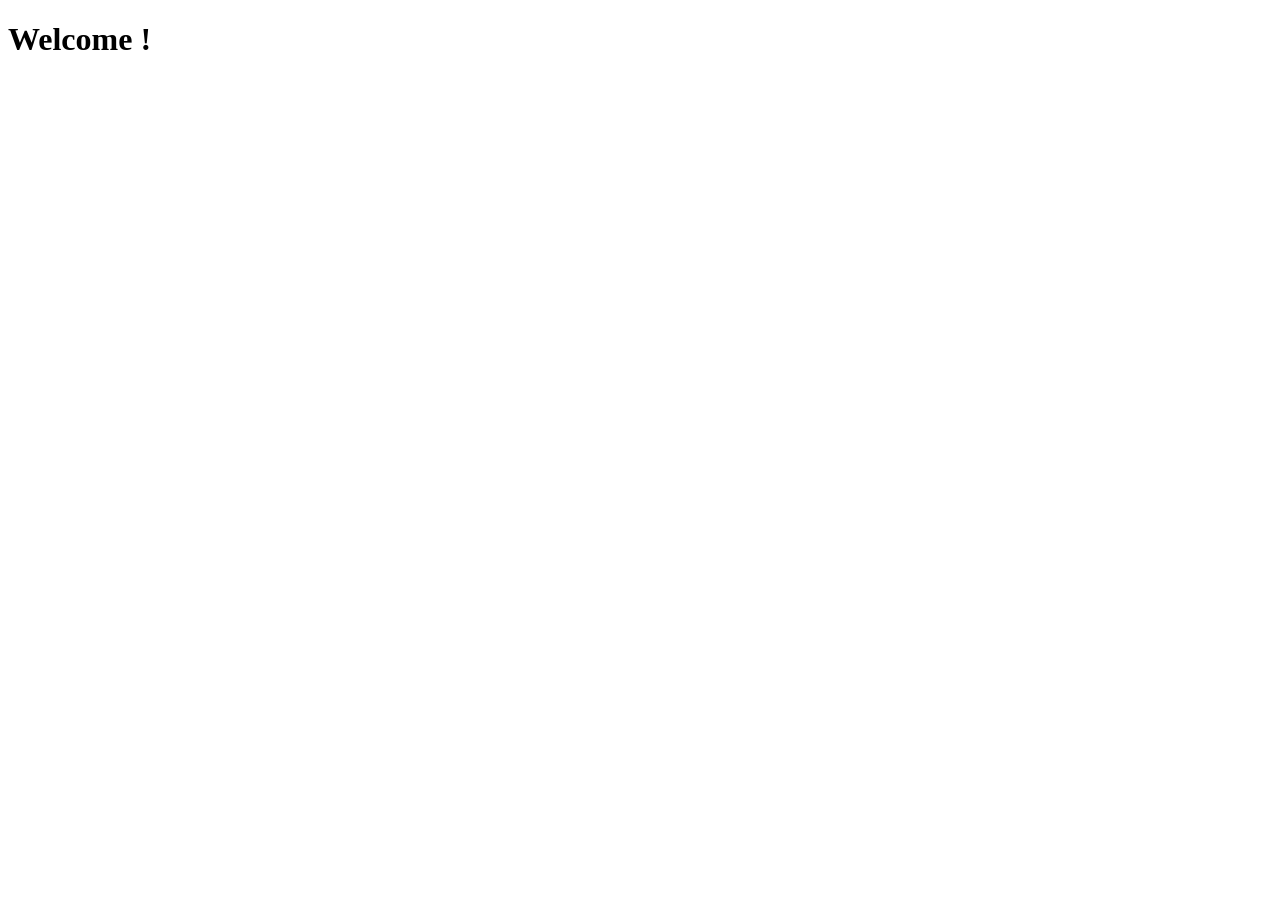
==== index.html @ bcb3b324 "first" ====
<!DOCTYPE html>
<html lang="en">
<head>
    <meta charset="UTF-8">
    <meta name="viewport" content="width=device-width, initial-scale=1.0">
    <title>Welcome</title>
</head>
<body>
    <h1>Welcome !</h1>
</body>
</html>
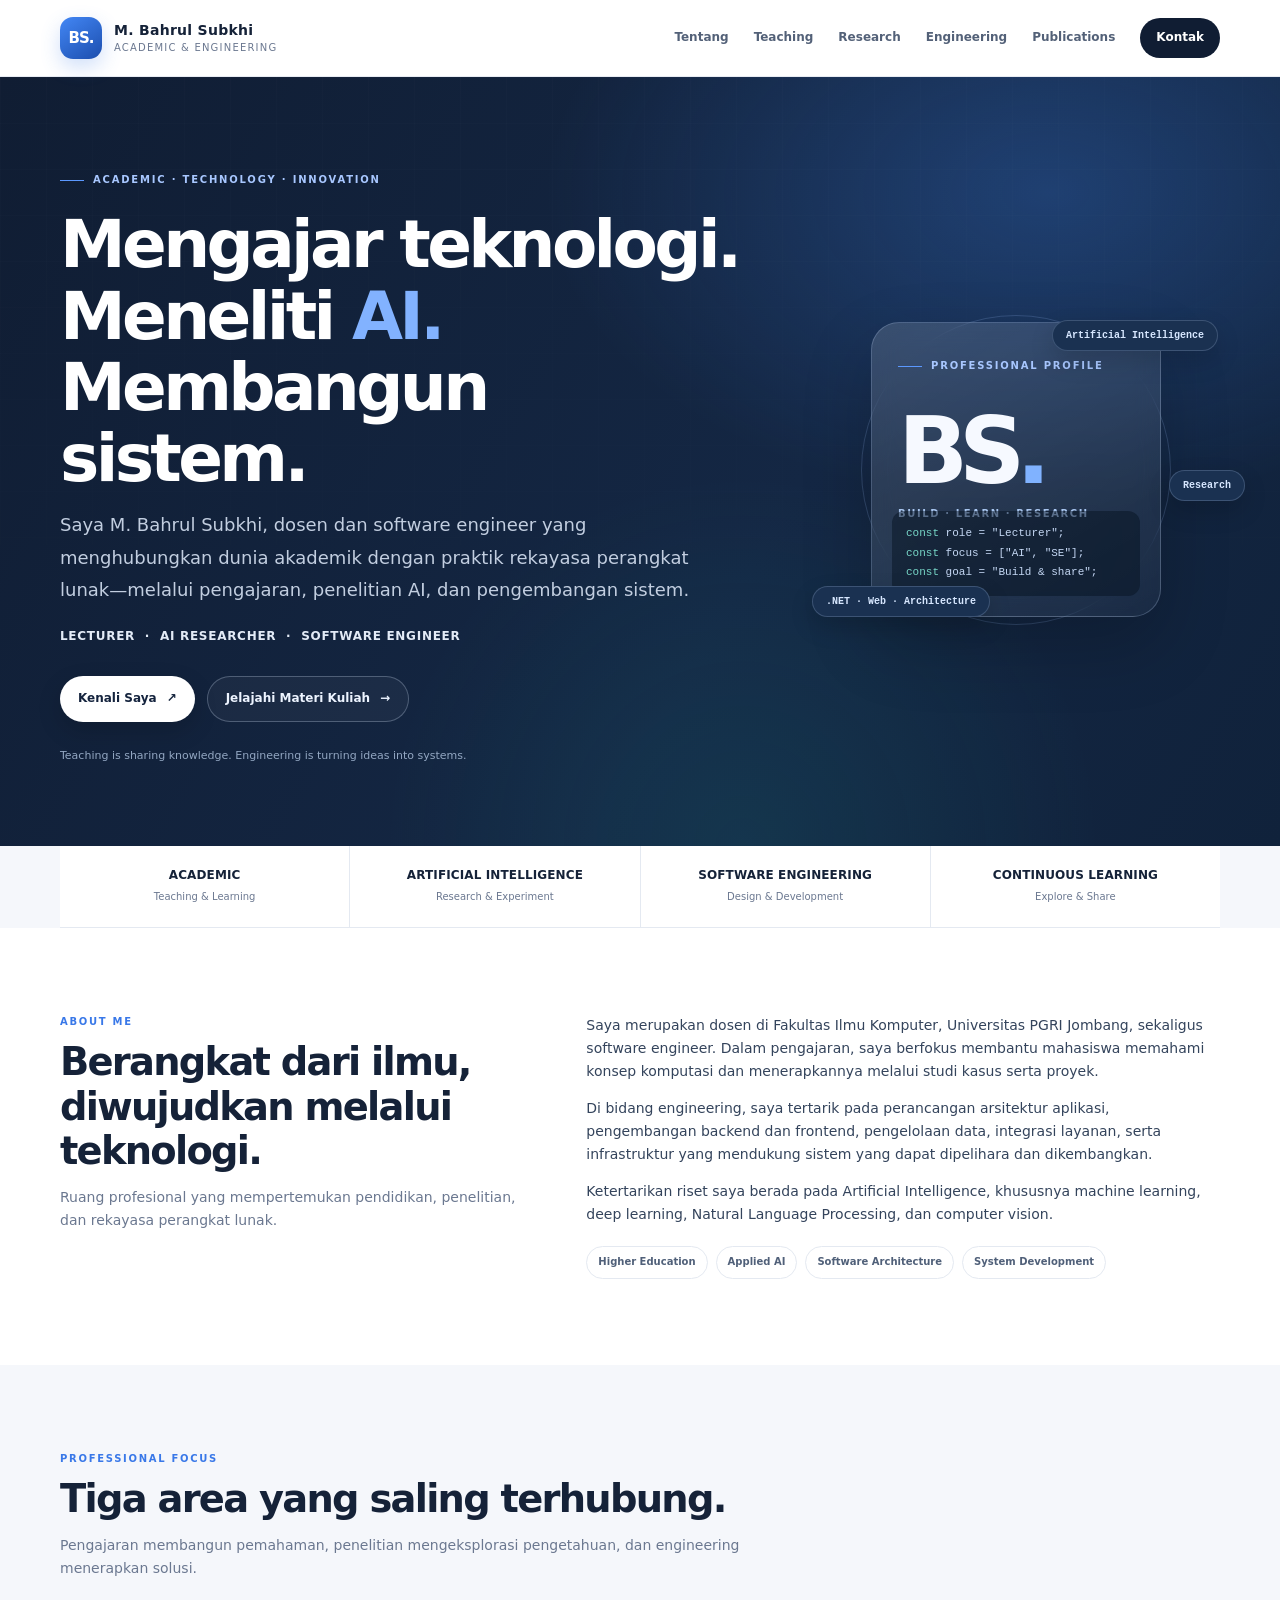
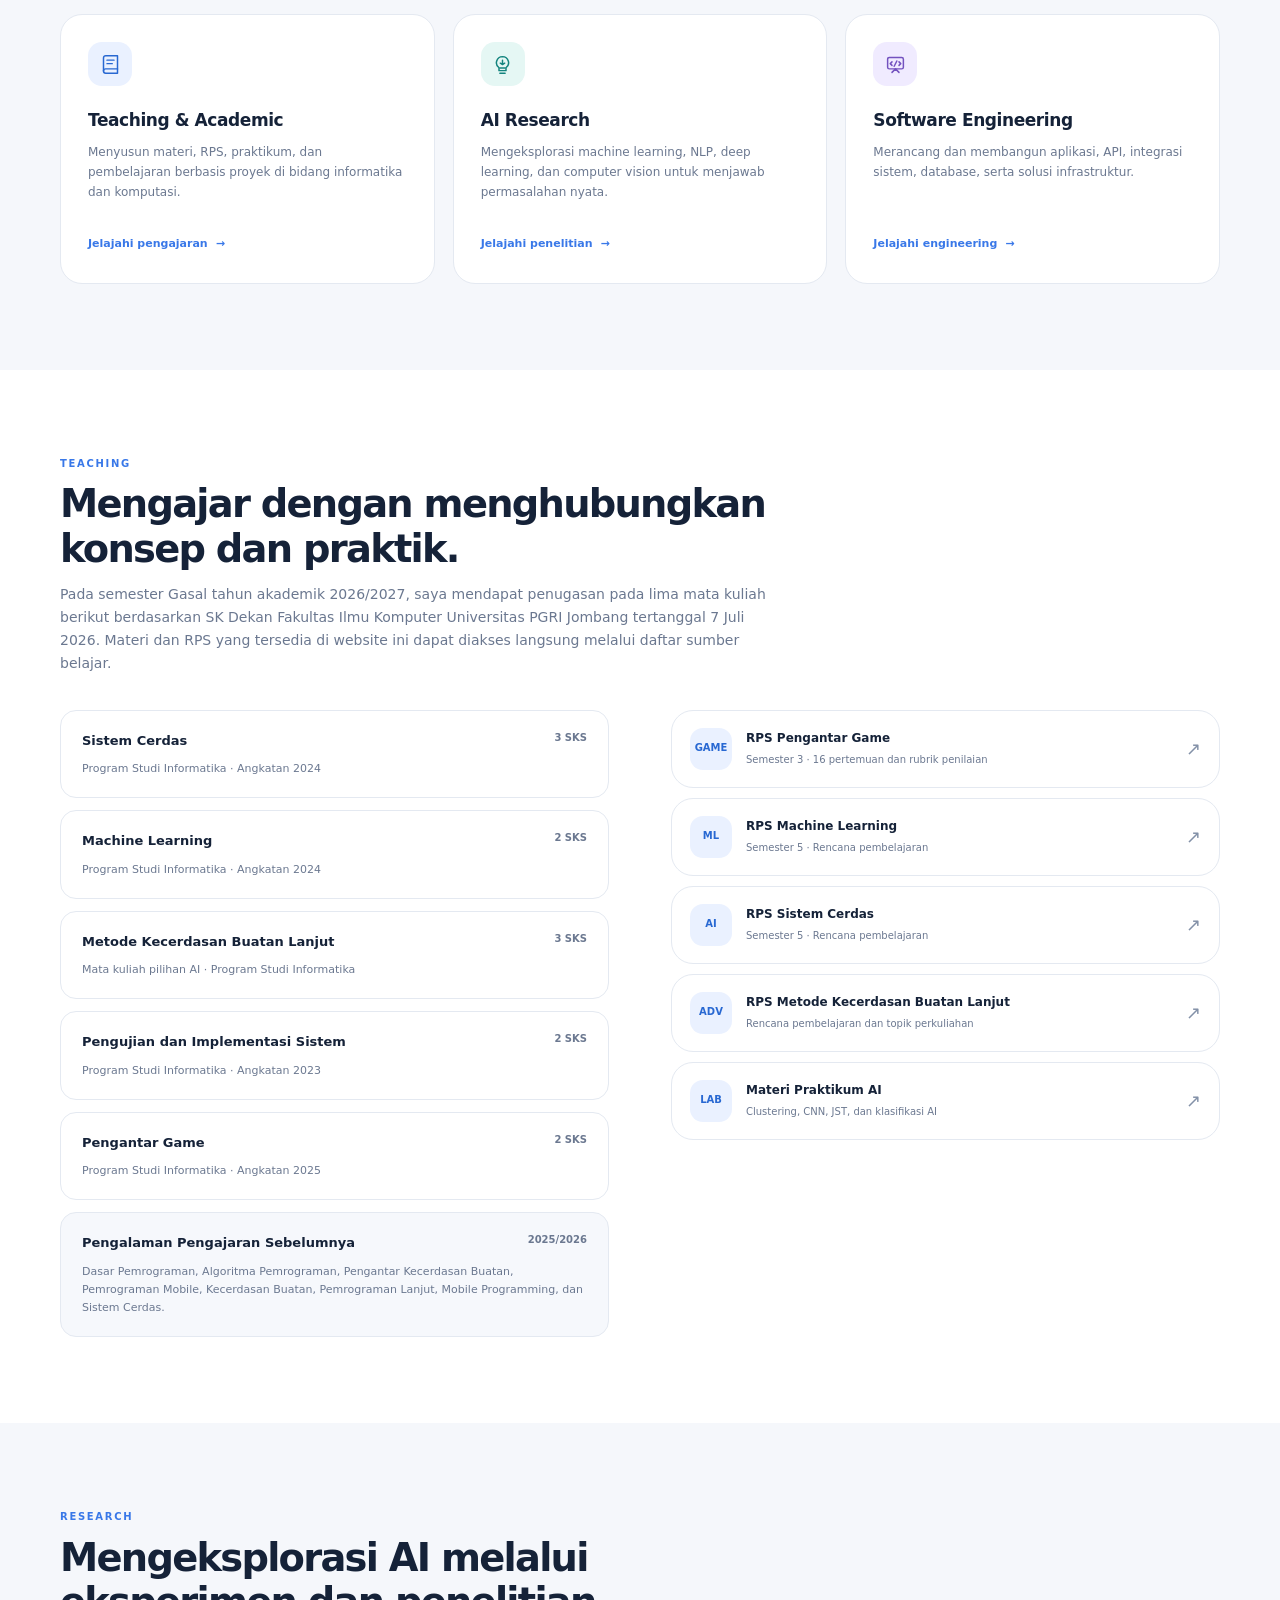
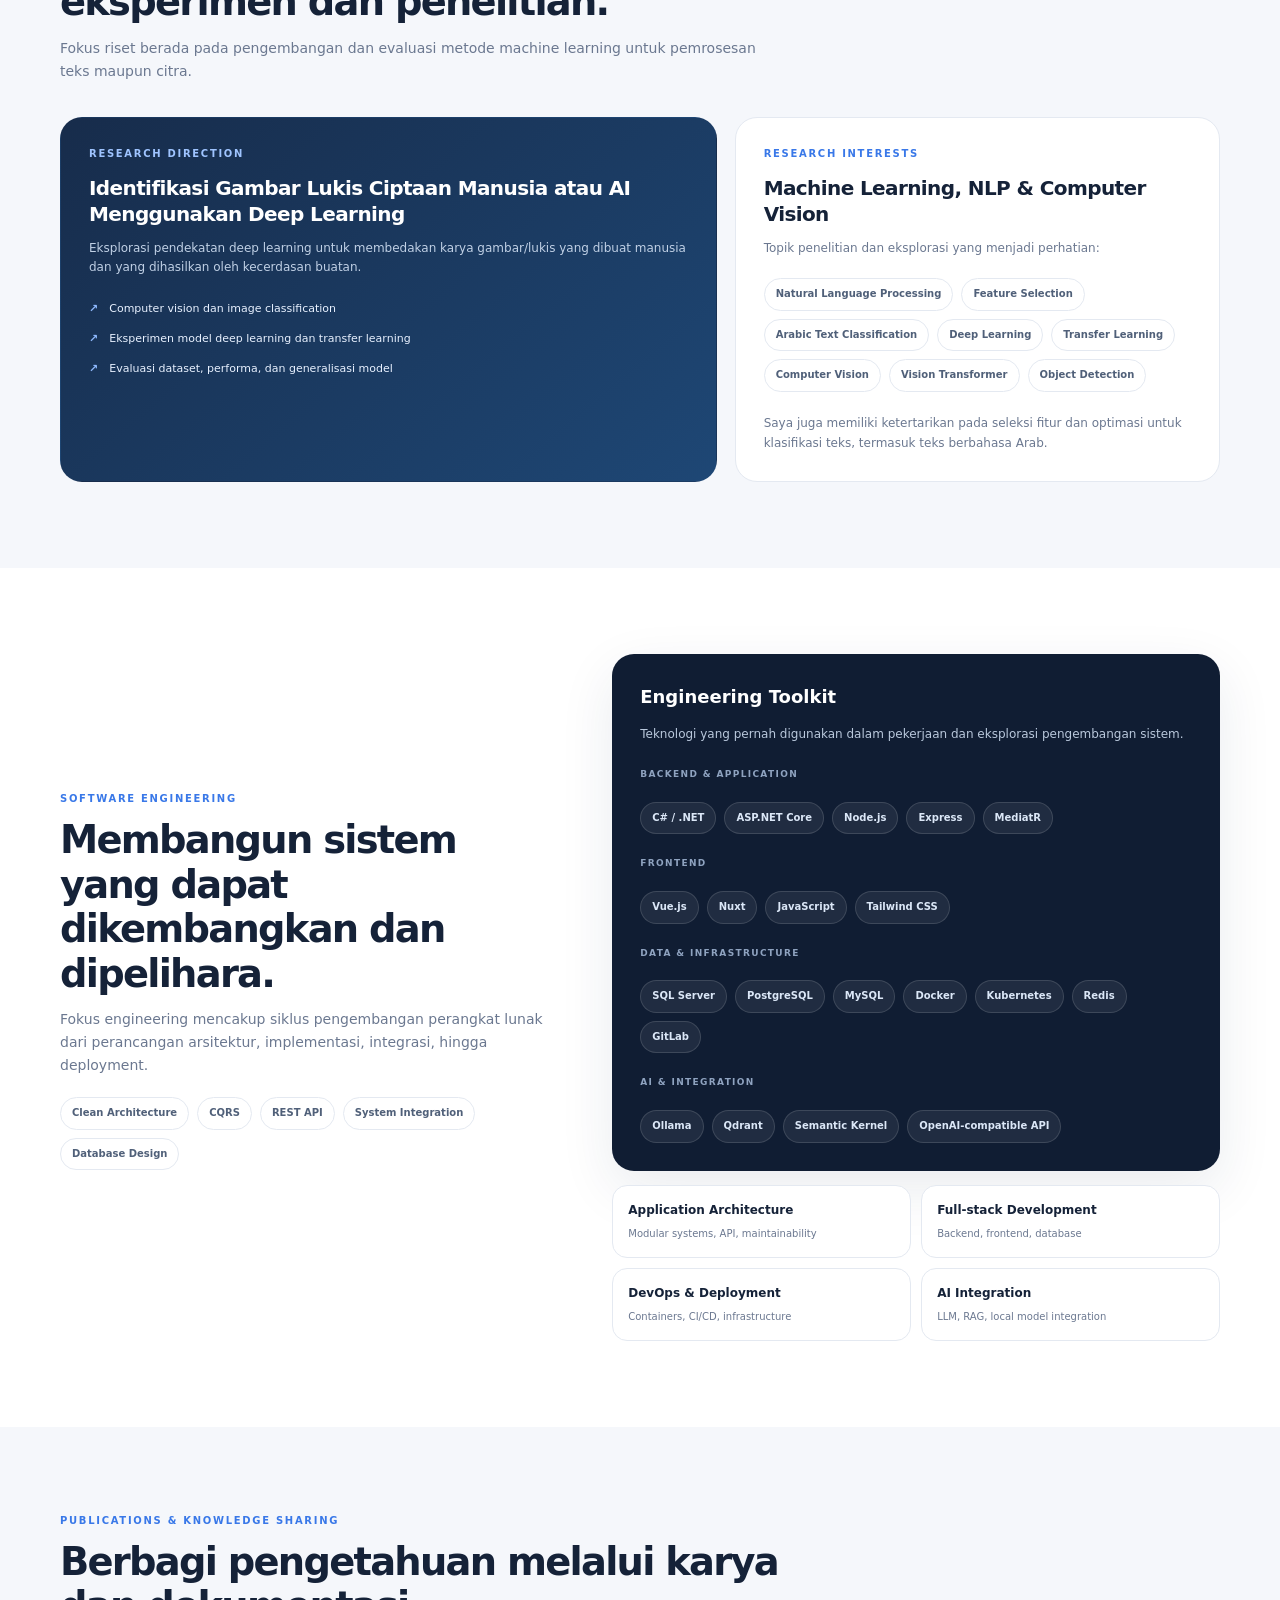
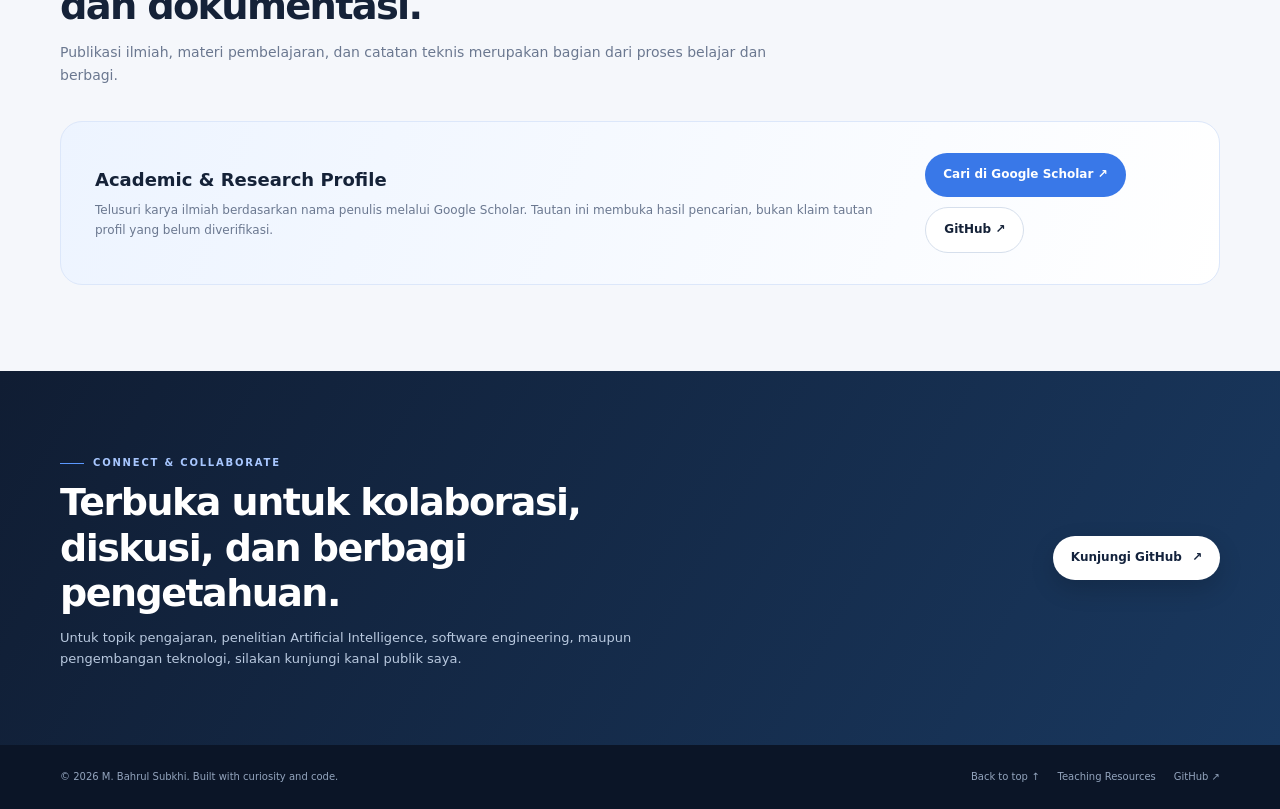
==== commit d04bf9fa: "update landingpage" ====
--- a/index.html
+++ b/index.html
@@ -1,11 +1,322 @@
 <!DOCTYPE html>
-<html lang="en">
+<html lang="id">
 <head>
-    <meta charset="UTF-8">
-    <meta name="viewport" content="width=device-width, initial-scale=1.0">
-    <title>Welcome</title>
+  <meta charset="UTF-8">
+  <meta name="viewport" content="width=device-width, initial-scale=1.0">
+  <meta name="theme-color" content="#101d33">
+  <meta name="description" content="Website profesional M. Bahrul Subkhi — dosen, peneliti Artificial Intelligence, dan software engineer. Teaching, research, software engineering, dan learning resources.">
+  <meta property="og:title" content="M. Bahrul Subkhi | Lecturer, AI Researcher & Software Engineer">
+  <meta property="og:description" content="Mengajar teknologi, meneliti kecerdasan buatan, dan membangun perangkat lunak.">
+  <meta property="og:type" content="website">
+  <title>M. Bahrul Subkhi | Lecturer, AI Researcher & Software Engineer</title>
+  <link rel="icon" type="image/svg+xml" href="assets/images/favicon.svg">
+  <link rel="stylesheet" href="assets/css/style.css">
 </head>
 <body>
-    <h1>Welcome !</h1>
+  <header class="site-header">
+    <div class="container nav-wrap">
+      <a class="brand" href="#home" aria-label="M. Bahrul Subkhi - Beranda">
+        <span class="brand-mark">BS.</span>
+        <span class="brand-name">
+          <strong>M. Bahrul Subkhi</strong>
+          <span>Academic & Engineering</span>
+        </span>
+      </a>
+      <button class="menu-toggle" id="menuToggle" type="button" aria-label="Buka navigasi" aria-expanded="false" aria-controls="siteNav">
+        <svg width="19" height="19" viewBox="0 0 24 24" fill="none" stroke="currentColor" stroke-width="1.8" stroke-linecap="round"><path d="M4 7h16M4 12h16M4 17h16"/></svg>
+      </button>
+      <nav class="site-nav" id="siteNav" aria-label="Navigasi utama">
+        <a href="#about">Tentang</a>
+        <a href="#teaching">Teaching</a>
+        <a href="#research">Research</a>
+        <a href="#engineering">Engineering</a>
+        <a href="#publications">Publications</a>
+        <a class="nav-contact" href="#contact">Kontak</a>
+      </nav>
+    </div>
+  </header>
+
+  <main>
+    <section class="hero" id="home">
+      <div class="container hero-grid">
+        <div>
+          <div class="eyebrow">Academic · Technology · Innovation</div>
+          <h1>Mengajar teknologi.<br>Meneliti <span>AI.</span><br>Membangun sistem.</h1>
+          <p class="hero-lead">Saya M. Bahrul Subkhi, dosen dan software engineer yang menghubungkan dunia akademik dengan praktik rekayasa perangkat lunak—melalui pengajaran, penelitian AI, dan pengembangan sistem.</p>
+          <p class="hero-role">LECTURER&nbsp; · &nbsp;AI RESEARCHER&nbsp; · &nbsp;SOFTWARE ENGINEER</p>
+          <div class="hero-actions">
+            <a class="button button-primary" href="#about">Kenali Saya <span aria-hidden="true">↗</span></a>
+            <a class="button button-ghost" href="#teaching">Jelajahi Materi Kuliah <span aria-hidden="true">→</span></a>
+          </div>
+          <p class="hero-note">Teaching is sharing knowledge. Engineering is turning ideas into systems.</p>
+        </div>
+        <div class="profile-visual" aria-label="Identitas visual M. Bahrul Subkhi">
+          <div class="profile-orbit"></div>
+          <div class="profile-card">
+            <div class="eyebrow">Professional Profile</div>
+            <div class="monogram">BS<span style="color:#80b2ff">.</span></div>
+            <div class="profile-caption">Build · Learn · Research</div>
+            <div class="profile-code">
+              <div><span>const</span> role = "Lecturer";</div>
+              <div><span>const</span> focus = ["AI", "SE"];</div>
+              <div><span>const</span> goal = "Build & share";</div>
+            </div>
+          </div>
+          <span class="float-chip chip-ai">Artificial Intelligence</span>
+          <span class="float-chip chip-dotnet">.NET · Web · Architecture</span>
+          <span class="float-chip chip-research">Research</span>
+        </div>
+      </div>
+    </section>
+
+    <div class="container stat-strip" aria-label="Fokus profesional">
+      <div class="stat-item"><strong>ACADEMIC</strong><span>Teaching & Learning</span></div>
+      <div class="stat-item"><strong>ARTIFICIAL INTELLIGENCE</strong><span>Research & Experiment</span></div>
+      <div class="stat-item"><strong>SOFTWARE ENGINEERING</strong><span>Design & Development</span></div>
+      <div class="stat-item"><strong>CONTINUOUS LEARNING</strong><span>Explore & Share</span></div>
+    </div>
+
+    <section class="section section-white" id="about">
+      <div class="container about-grid">
+        <div class="section-heading reveal">
+          <div class="kicker">About Me</div>
+          <h2>Berangkat dari ilmu, diwujudkan melalui teknologi.</h2>
+          <p>Ruang profesional yang mempertemukan pendidikan, penelitian, dan rekayasa perangkat lunak.</p>
+        </div>
+        <div class="about-copy reveal">
+          <p>Saya merupakan dosen di Fakultas Ilmu Komputer, Universitas PGRI Jombang, sekaligus software engineer. Dalam pengajaran, saya berfokus membantu mahasiswa memahami konsep komputasi dan menerapkannya melalui studi kasus serta proyek.</p>
+          <p>Di bidang engineering, saya tertarik pada perancangan arsitektur aplikasi, pengembangan backend dan frontend, pengelolaan data, integrasi layanan, serta infrastruktur yang mendukung sistem yang dapat dipelihara dan dikembangkan.</p>
+          <p>Ketertarikan riset saya berada pada Artificial Intelligence, khususnya machine learning, deep learning, Natural Language Processing, dan computer vision.</p>
+          <div class="tag-list">
+            <span class="tag">Higher Education</span><span class="tag">Applied AI</span><span class="tag">Software Architecture</span><span class="tag">System Development</span>
+          </div>
+        </div>
+      </div>
+    </section>
+
+    <section class="section" id="areas">
+      <div class="container">
+        <div class="section-heading reveal">
+          <div class="kicker">Professional Focus</div>
+          <h2>Tiga area yang saling terhubung.</h2>
+          <p>Pengajaran membangun pemahaman, penelitian mengeksplorasi pengetahuan, dan engineering menerapkan solusi.</p>
+        </div>
+        <div class="cards-3">
+          <article class="feature-card reveal">
+            <div class="feature-icon">
+              <svg width="21" height="21" viewBox="0 0 24 24" fill="none" stroke="currentColor" stroke-width="1.7" stroke-linecap="round" stroke-linejoin="round"><path d="M4 19.5A2.5 2.5 0 0 1 6.5 17H20"/><path d="M6.5 2H20v20H6.5A2.5 2.5 0 0 1 4 19.5v-15A2.5 2.5 0 0 1 6.5 2Z"/><path d="M8 7h8M8 11h6"/></svg>
+            </div>
+            <h3>Teaching & Academic</h3>
+            <p>Menyusun materi, RPS, praktikum, dan pembelajaran berbasis proyek di bidang informatika dan komputasi.</p>
+            <a class="text-link" href="#teaching">Jelajahi pengajaran <span>→</span></a>
+          </article>
+          <article class="feature-card reveal">
+            <div class="feature-icon">
+              <svg width="21" height="21" viewBox="0 0 24 24" fill="none" stroke="currentColor" stroke-width="1.7" stroke-linecap="round" stroke-linejoin="round"><path d="M12 3a7 7 0 0 0-4 12.7V19h8v-3.3A7 7 0 0 0 12 3Z"/><path d="M9 22h6M9 16h6M12 7v3M9.5 10.5l2.5 1.5 2.5-1.5"/></svg>
+            </div>
+            <h3>AI Research</h3>
+            <p>Mengeksplorasi machine learning, NLP, deep learning, dan computer vision untuk menjawab permasalahan nyata.</p>
+            <a class="text-link" href="#research">Jelajahi penelitian <span>→</span></a>
+          </article>
+          <article class="feature-card reveal">
+            <div class="feature-icon">
+              <svg width="21" height="21" viewBox="0 0 24 24" fill="none" stroke="currentColor" stroke-width="1.7" stroke-linecap="round" stroke-linejoin="round"><rect x="3" y="4" width="18" height="13" rx="2"/><path d="m8 21 4-4 4 4M8 9l-2 2 2 2M16 9l2 2-2 2M13.5 8l-3 6"/></svg>
+            </div>
+            <h3>Software Engineering</h3>
+            <p>Merancang dan membangun aplikasi, API, integrasi sistem, database, serta solusi infrastruktur.</p>
+            <a class="text-link" href="#engineering">Jelajahi engineering <span>→</span></a>
+          </article>
+        </div>
+      </div>
+    </section>
+
+    <section class="section section-white" id="teaching">
+      <div class="container">
+        <div class="section-heading reveal">
+          <div class="kicker">Teaching</div>
+          <h2>Mengajar dengan menghubungkan konsep dan praktik.</h2>
+          <p>Pada semester Gasal tahun akademik 2026/2027, saya mendapat penugasan pada lima mata kuliah berikut berdasarkan SK Dekan Fakultas Ilmu Komputer Universitas PGRI Jombang tertanggal 7 Juli 2026. Materi dan RPS yang tersedia di website ini dapat diakses langsung melalui daftar sumber belajar.</p>
+        </div>
+        <div class="split-section">
+          <div class="course-groups reveal">
+            <article class="course-group">
+              <h3>Sistem Cerdas <span>3 SKS</span></h3>
+              <p>Program Studi Informatika · Angkatan 2024</p>
+            </article>
+            <article class="course-group">
+              <h3>Machine Learning <span>2 SKS</span></h3>
+              <p>Program Studi Informatika · Angkatan 2024</p>
+            </article>
+            <article class="course-group">
+              <h3>Metode Kecerdasan Buatan Lanjut <span>3 SKS</span></h3>
+              <p>Mata kuliah pilihan AI · Program Studi Informatika</p>
+            </article>
+            <article class="course-group">
+              <h3>Pengujian dan Implementasi Sistem <span>2 SKS</span></h3>
+              <p>Program Studi Informatika · Angkatan 2023</p>
+            </article>
+            <article class="course-group">
+              <h3>Pengantar Game <span>2 SKS</span></h3>
+              <p>Program Studi Informatika · Angkatan 2025</p>
+            </article>
+            <article class="course-group" style="background:#f6f8fc">
+              <h3>Pengalaman Pengajaran Sebelumnya <span>2025/2026</span></h3>
+              <p>Dasar Pemrograman, Algoritma Pemrograman, Pengantar Kecerdasan Buatan, Pemrograman Mobile, Kecerdasan Buatan, Pemrograman Lanjut, Mobile Programming, dan Sistem Cerdas.</p>
+            </article>
+          </div>
+          <div class="resource-list reveal" aria-label="Materi dan RPS tersedia">
+            <a class="resource-card" href="upjb/rps_pengantar_game_semester3.html">
+              <span class="resource-mark">GAME</span>
+              <span class="resource-info"><strong>RPS Pengantar Game</strong><span>Semester 3 · 16 pertemuan dan rubrik penilaian</span></span>
+              <span class="resource-arrow">↗</span>
+            </a>
+            <a class="resource-card" href="upjb/rps_machine_learning_semester5.html">
+              <span class="resource-mark">ML</span>
+              <span class="resource-info"><strong>RPS Machine Learning</strong><span>Semester 5 · Rencana pembelajaran</span></span>
+              <span class="resource-arrow">↗</span>
+            </a>
+            <a class="resource-card" href="upjb/rps_sistem_cerdas_semester5.html">
+              <span class="resource-mark">AI</span>
+              <span class="resource-info"><strong>RPS Sistem Cerdas</strong><span>Semester 5 · Rencana pembelajaran</span></span>
+              <span class="resource-arrow">↗</span>
+            </a>
+            <a class="resource-card" href="upjb/rps_metode_kecerdasan_buatan_lanjut.html">
+              <span class="resource-mark">ADV</span>
+              <span class="resource-info"><strong>RPS Metode Kecerdasan Buatan Lanjut</strong><span>Rencana pembelajaran dan topik perkuliahan</span></span>
+              <span class="resource-arrow">↗</span>
+            </a>
+            <a class="resource-card" href="upjb/kecerdasanbuatan/">
+              <span class="resource-mark">LAB</span>
+              <span class="resource-info"><strong>Materi Praktikum AI</strong><span>Clustering, CNN, JST, dan klasifikasi AI</span></span>
+              <span class="resource-arrow">↗</span>
+            </a>
+          </div>
+        </div>
+      </div>
+    </section>
+
+    <section class="section" id="research">
+      <div class="container">
+        <div class="section-heading reveal">
+          <div class="kicker">Research</div>
+          <h2>Mengeksplorasi AI melalui eksperimen dan penelitian.</h2>
+          <p>Fokus riset berada pada pengembangan dan evaluasi metode machine learning untuk pemrosesan teks maupun citra.</p>
+        </div>
+        <div class="research-grid">
+          <article class="research-card primary reveal">
+            <div class="kicker">Research Direction</div>
+            <h3>Identifikasi Gambar Lukis Ciptaan Manusia atau AI Menggunakan Deep Learning</h3>
+            <p>Eksplorasi pendekatan deep learning untuk membedakan karya gambar/lukis yang dibuat manusia dan yang dihasilkan oleh kecerdasan buatan.</p>
+            <div class="research-points">
+              <div class="research-point">Computer vision dan image classification</div>
+              <div class="research-point">Eksperimen model deep learning dan transfer learning</div>
+              <div class="research-point">Evaluasi dataset, performa, dan generalisasi model</div>
+            </div>
+          </article>
+          <article class="research-card reveal">
+            <div class="kicker">Research Interests</div>
+            <h3>Machine Learning, NLP & Computer Vision</h3>
+            <p>Topik penelitian dan eksplorasi yang menjadi perhatian:</p>
+            <div class="tag-list">
+              <span class="tag">Natural Language Processing</span>
+              <span class="tag">Feature Selection</span>
+              <span class="tag">Arabic Text Classification</span>
+              <span class="tag">Deep Learning</span>
+              <span class="tag">Transfer Learning</span>
+              <span class="tag">Computer Vision</span>
+              <span class="tag">Vision Transformer</span>
+              <span class="tag">Object Detection</span>
+            </div>
+            <p style="margin-top:22px">Saya juga memiliki ketertarikan pada seleksi fitur dan optimasi untuk klasifikasi teks, termasuk teks berbahasa Arab.</p>
+          </article>
+        </div>
+      </div>
+    </section>
+
+    <section class="section section-white" id="engineering">
+      <div class="container engineering-layout">
+        <div class="section-heading reveal">
+          <div class="kicker">Software Engineering</div>
+          <h2>Membangun sistem yang dapat dikembangkan dan dipelihara.</h2>
+          <p>Fokus engineering mencakup siklus pengembangan perangkat lunak dari perancangan arsitektur, implementasi, integrasi, hingga deployment.</p>
+          <div class="tag-list">
+            <span class="tag">Clean Architecture</span><span class="tag">CQRS</span><span class="tag">REST API</span><span class="tag">System Integration</span><span class="tag">Database Design</span>
+          </div>
+        </div>
+        <div class="reveal">
+          <div class="engineering-panel">
+            <h3>Engineering Toolkit</h3>
+            <p>Teknologi yang pernah digunakan dalam pekerjaan dan eksplorasi pengembangan sistem.</p>
+            <div class="stack-wrap">
+              <small>Backend & Application</small>
+              <div class="tag-list"><span class="tag">C# / .NET</span><span class="tag">ASP.NET Core</span><span class="tag">Node.js</span><span class="tag">Express</span><span class="tag">MediatR</span></div>
+            </div>
+            <div class="stack-wrap">
+              <small>Frontend</small>
+              <div class="tag-list"><span class="tag">Vue.js</span><span class="tag">Nuxt</span><span class="tag">JavaScript</span><span class="tag">Tailwind CSS</span></div>
+            </div>
+            <div class="stack-wrap">
+              <small>Data & Infrastructure</small>
+              <div class="tag-list"><span class="tag">SQL Server</span><span class="tag">PostgreSQL</span><span class="tag">MySQL</span><span class="tag">Docker</span><span class="tag">Kubernetes</span><span class="tag">Redis</span><span class="tag">GitLab</span></div>
+            </div>
+            <div class="stack-wrap">
+              <small>AI & Integration</small>
+              <div class="tag-list"><span class="tag">Ollama</span><span class="tag">Qdrant</span><span class="tag">Semantic Kernel</span><span class="tag">OpenAI-compatible API</span></div>
+            </div>
+          </div>
+          <div class="engineering-list" style="margin-top:14px">
+            <div class="engineering-item"><strong>Application Architecture</strong><span>Modular systems, API, maintainability</span></div>
+            <div class="engineering-item"><strong>Full-stack Development</strong><span>Backend, frontend, database</span></div>
+            <div class="engineering-item"><strong>DevOps & Deployment</strong><span>Containers, CI/CD, infrastructure</span></div>
+            <div class="engineering-item"><strong>AI Integration</strong><span>LLM, RAG, local model integration</span></div>
+          </div>
+        </div>
+      </div>
+    </section>
+
+    <section class="section" id="publications">
+      <div class="container">
+        <div class="section-heading reveal">
+          <div class="kicker">Publications & Knowledge Sharing</div>
+          <h2>Berbagi pengetahuan melalui karya dan dokumentasi.</h2>
+          <p>Publikasi ilmiah, materi pembelajaran, dan catatan teknis merupakan bagian dari proses belajar dan berbagi.</p>
+        </div>
+        <div class="publication-box reveal">
+          <div>
+            <h3>Academic & Research Profile</h3>
+            <p>Telusuri karya ilmiah berdasarkan nama penulis melalui Google Scholar. Tautan ini membuka hasil pencarian, bukan klaim tautan profil yang belum diverifikasi.</p>
+          </div>
+          <div class="publication-actions">
+            <a class="button button-blue" href="https://scholar.google.com/scholar?q=%22M.+Bahrul+Subkhi%22" target="_blank" rel="noopener noreferrer">Cari di Google Scholar ↗</a>
+            <a class="button button-outline" href="https://github.com/bahrulsubkhi" target="_blank" rel="noopener noreferrer">GitHub ↗</a>
+          </div>
+        </div>
+      </div>
+    </section>
+
+    <section class="contact-section" id="contact">
+      <div class="container contact-grid">
+        <div>
+          <div class="eyebrow">Connect & Collaborate</div>
+          <h2>Terbuka untuk kolaborasi, diskusi, dan berbagi pengetahuan.</h2>
+          <p>Untuk topik pengajaran, penelitian Artificial Intelligence, software engineering, maupun pengembangan teknologi, silakan kunjungi kanal publik saya.</p>
+        </div>
+        <a class="button button-primary" href="https://github.com/bahrulsubkhi" target="_blank" rel="noopener noreferrer">Kunjungi GitHub <span>↗</span></a>
+      </div>
+    </section>
+  </main>
+
+  <footer class="site-footer">
+    <div class="container footer-inner">
+      <span>© <span id="currentYear"></span> M. Bahrul Subkhi. Built with curiosity and code.</span>
+      <div class="footer-links">
+        <a href="#home">Back to top ↑</a>
+        <a href="upjb/rps_pengantar_game_semester3.html">Teaching Resources</a>
+        <a href="https://github.com/bahrulsubkhi" target="_blank" rel="noopener noreferrer">GitHub ↗</a>
+      </div>
+    </div>
+  </footer>
+
+  <script src="assets/js/main.js"></script>
 </body>
 </html>
--- a/assets/css/style.css
+++ b/assets/css/style.css
@@ -0,0 +1,226 @@
+:root {
+  color-scheme: light;
+  --ink: #152238;
+  --ink-soft: #34445c;
+  --muted: #6b7890;
+  --canvas: #f5f7fb;
+  --paper: #ffffff;
+  --line: #e4e9f1;
+  --navy: #101d33;
+  --navy-2: #172945;
+  --blue: #3978e8;
+  --blue-soft: #eaf1ff;
+  --teal: #1a9e9a;
+  --shadow: 0 18px 55px rgba(24, 43, 73, .09);
+  --radius: 22px;
+}
+* { box-sizing: border-box; }
+html { scroll-behavior: smooth; scroll-padding-top: 92px; }
+body {
+  margin: 0;
+  background: var(--canvas);
+  color: var(--ink);
+  font-family: Inter, ui-sans-serif, system-ui, -apple-system, BlinkMacSystemFont, "Segoe UI", sans-serif;
+  line-height: 1.65;
+  -webkit-font-smoothing: antialiased;
+}
+a { color: inherit; text-decoration: none; }
+button { font: inherit; }
+svg { display: block; }
+.container { width: min(1160px, calc(100% - 44px)); margin-inline: auto; }
+.site-header {
+  position: sticky; top: 0; z-index: 30;
+  background: rgba(255,255,255,.92);
+  border-bottom: 1px solid rgba(228,233,241,.85);
+  backdrop-filter: blur(16px);
+}
+.nav-wrap { min-height: 76px; display: flex; align-items: center; justify-content: space-between; gap: 28px; }
+.brand { display: inline-flex; align-items: center; gap: 12px; min-width: max-content; }
+.brand-mark {
+  width: 42px; height: 42px; border-radius: 13px; display: grid; place-items: center;
+  color: #fff; font-size: 15px; font-weight: 800; letter-spacing: -.06em;
+  background: linear-gradient(145deg, #4387f5, #1c4eae);
+  box-shadow: 0 8px 20px rgba(57,120,232,.24);
+}
+.brand-name { display: grid; line-height: 1.18; }
+.brand-name strong { font-size: 14px; letter-spacing: .02em; }
+.brand-name span { color: var(--muted); font-size: 10px; letter-spacing: .12em; text-transform: uppercase; margin-top: 4px; }
+.site-nav { display: flex; align-items: center; gap: 25px; }
+.site-nav a { font-size: 12px; font-weight: 650; color: #536178; transition: color .2s ease; }
+.site-nav a:hover, .site-nav a.active { color: var(--blue); }
+.nav-contact { padding: 10px 16px; border-radius: 999px; color: #fff !important; background: var(--navy); }
+.menu-toggle { display: none; border: 1px solid var(--line); background: #fff; color: var(--ink); border-radius: 12px; width: 42px; height: 42px; cursor: pointer; }
+.hero {
+  position: relative; isolation: isolate; overflow: hidden;
+  background:
+    radial-gradient(ellipse at 82% 15%, rgba(62,132,239,.27), transparent 34%),
+    radial-gradient(ellipse at 58% 100%, rgba(26,158,154,.13), transparent 34%),
+    linear-gradient(120deg, #101d33, #142744 60%, #10223b);
+  color: #fff; padding: 86px 0 70px;
+}
+.hero::before {
+  content: ""; position: absolute; z-index: -1; inset: 0;
+  opacity: .16; background-image: linear-gradient(rgba(255,255,255,.08) 1px, transparent 1px), linear-gradient(90deg, rgba(255,255,255,.08) 1px, transparent 1px);
+  background-size: 46px 46px; mask-image: linear-gradient(to bottom, black, transparent 90%);
+}
+.hero-grid { display: grid; grid-template-columns: minmax(0, 1.25fr) minmax(300px, .75fr); align-items: center; gap: 72px; }
+.eyebrow { display: inline-flex; align-items: center; gap: 9px; color: #a8c7ff; font-size: 10px; font-weight: 800; letter-spacing: .18em; text-transform: uppercase; }
+.eyebrow::before { content: ""; width: 24px; height: 1px; background: #5b98ff; }
+.hero h1 { max-width: 740px; margin: 20px 0 15px; font-size: clamp(38px, 5.5vw, 66px); line-height: 1.08; letter-spacing: -.055em; font-weight: 760; }
+.hero h1 span { color: #82b2ff; }
+.hero-lead { max-width: 650px; margin: 0; color: #c2cee0; font-size: clamp(15px, 1.6vw, 18px); line-height: 1.8; }
+.hero-role { margin: 20px 0 0; color: #e3ebf7; font-size: 12px; font-weight: 650; letter-spacing: .06em; }
+.hero-actions { display: flex; flex-wrap: wrap; gap: 12px; margin-top: 30px; }
+.button { display: inline-flex; align-items: center; justify-content: center; gap: 10px; padding: 12px 18px; border-radius: 999px; font-size: 12px; font-weight: 750; transition: transform .2s ease, box-shadow .2s ease, background .2s ease; }
+.button:hover { transform: translateY(-2px); }
+.button-primary { background: #fff; color: #14233d; box-shadow: 0 9px 24px rgba(0,0,0,.16); }
+.button-ghost { border: 1px solid rgba(210,225,248,.28); color: #edf4ff; background: rgba(255,255,255,.04); }
+.hero-note { margin-top: 25px; color: #93a7c2; font-size: 11px; }
+.profile-visual { position: relative; min-height: 350px; display: grid; place-items: center; }
+.profile-orbit { position: absolute; width: 310px; height: 310px; border: 1px solid rgba(158,195,255,.2); border-radius: 50%; }
+.profile-orbit::before, .profile-orbit::after { content: ""; position: absolute; border: 1px solid rgba(158,195,255,.13); border-radius: 50%; inset: 25px; }
+.profile-orbit::after { inset: 54px; }
+.profile-card {
+  position: relative; width: min(290px, 86%); min-height: 295px; padding: 26px;
+  border: 1px solid rgba(198,219,255,.23); border-radius: 28px;
+  background: linear-gradient(150deg, rgba(255,255,255,.14), rgba(255,255,255,.035));
+  box-shadow: 0 28px 70px rgba(0,0,0,.2); backdrop-filter: blur(12px);
+}
+.monogram { font-size: 92px; line-height: 1; font-weight: 800; letter-spacing: -.1em; color: #f6f9ff; margin-top: 30px; }
+.profile-caption { color: #a8c5ee; font-size: 10px; font-weight: 800; text-transform: uppercase; letter-spacing: .16em; margin-top: 8px; }
+.profile-code { position: absolute; right: 20px; bottom: 20px; left: 20px; padding: 13px 14px; border-radius: 12px; color: #c5d8f4; background: rgba(6,17,33,.48); font: 11px/1.8 ui-monospace, SFMono-Regular, Consolas, monospace; }
+.profile-code span { color: #77d6c7; }
+.float-chip { position: absolute; padding: 9px 13px; border: 1px solid rgba(196,218,255,.2); border-radius: 999px; background: #1a3151; color: #d7e7ff; box-shadow: 0 10px 24px rgba(0,0,0,.16); font: 700 10px ui-monospace, monospace; }
+.chip-ai { top: 25px; right: 2px; }
+.chip-dotnet { bottom: 28px; left: 0; }
+.chip-research { top: 50%; right: -25px; }
+.stat-strip { display: grid; grid-template-columns: repeat(4, 1fr); gap: 1px; margin-top: -1px; background: var(--line); border-bottom: 1px solid var(--line); }
+.stat-item { padding: 21px 14px; text-align: center; background: #fff; }
+.stat-item strong { display: block; color: var(--ink); font-size: 12px; letter-spacing: .01em; }
+.stat-item span { display: block; margin-top: 3px; color: var(--muted); font-size: 10px; }
+.section { padding: 86px 0; }
+.section-white { background: #fff; }
+.section-heading { max-width: 720px; margin-bottom: 34px; }
+.kicker { color: var(--blue); font-size: 10px; font-weight: 850; text-transform: uppercase; letter-spacing: .17em; }
+.section-heading h2 { margin: 10px 0 12px; font-size: clamp(28px, 3vw, 40px); line-height: 1.16; letter-spacing: -.045em; }
+.section-heading p { margin: 0; color: var(--muted); font-size: 14px; }
+.about-grid { display: grid; grid-template-columns: .85fr 1.15fr; gap: 58px; align-items: start; }
+.about-callout { padding: 28px; border: 1px solid #dce7fa; border-radius: var(--radius); background: linear-gradient(145deg, #edf4ff, #f7fbff); }
+.about-callout strong { display: block; color: #1d4d9c; font-size: 14px; }
+.about-callout p { margin: 12px 0 0; color: #52647f; font-size: 13px; }
+.about-copy p { margin: 0 0 14px; color: var(--ink-soft); font-size: 14px; }
+.tag-list { display: flex; flex-wrap: wrap; gap: 8px; margin-top: 20px; }
+.tag { padding: 7px 11px; border: 1px solid var(--line); border-radius: 999px; background: #fff; color: #506079; font-size: 10px; font-weight: 700; }
+.cards-3 { display: grid; grid-template-columns: repeat(3, 1fr); gap: 18px; }
+.feature-card, .resource-card, .research-card {
+  border: 1px solid var(--line); border-radius: var(--radius); background: #fff;
+  transition: transform .22s ease, box-shadow .22s ease, border-color .22s ease;
+}
+.feature-card { padding: 27px; }
+.feature-card:hover, .resource-card:hover, .research-card:hover { transform: translateY(-4px); border-color: #c7d8f6; box-shadow: var(--shadow); }
+.feature-icon { display: grid; place-items: center; width: 44px; height: 44px; border-radius: 14px; margin-bottom: 20px; color: #2868d2; background: var(--blue-soft); }
+.feature-card:nth-child(2) .feature-icon { color: #14847e; background: #e5f7f4; }
+.feature-card:nth-child(3) .feature-icon { color: #7352bf; background: #f0ebff; }
+.feature-card h3 { margin: 0 0 9px; font-size: 17px; letter-spacing: -.025em; }
+.feature-card p { min-height: 74px; margin: 0; color: var(--muted); font-size: 12px; }
+.text-link { display: inline-flex; align-items: center; gap: 8px; margin-top: 18px; color: var(--blue); font-size: 11px; font-weight: 800; }
+.split-section { display: grid; grid-template-columns: 1fr 1fr; gap: 62px; align-items: start; }
+.course-groups { display: grid; gap: 12px; }
+.course-group { padding: 19px 21px; border: 1px solid var(--line); border-radius: 16px; background: #fff; }
+.course-group h3 { display: flex; justify-content: space-between; gap: 12px; margin: 0 0 9px; font-size: 13px; }
+.course-group h3 span { color: var(--muted); font-size: 10px; font-weight: 600; }
+.course-group p { margin: 0; color: var(--muted); font-size: 11px; }
+.resource-list { display: grid; gap: 10px; }
+.resource-card { padding: 17px 18px; display: flex; align-items: center; gap: 14px; }
+.resource-mark { flex: 0 0 42px; height: 42px; display: grid; place-items: center; border-radius: 13px; color: #2868d2; background: var(--blue-soft); font-size: 10px; font-weight: 850; }
+.resource-info { min-width: 0; flex: 1; }
+.resource-info strong { display: block; font-size: 12px; }
+.resource-info span { display: block; margin-top: 3px; color: var(--muted); font-size: 10px; }
+.resource-arrow { color: #8391a8; font-size: 18px; }
+.research-grid { display: grid; grid-template-columns: 1.15fr .85fr; gap: 18px; }
+.research-card { padding: 28px; }
+.research-card.primary { color: #fff; border-color: transparent; background: linear-gradient(140deg, #172c4b, #1e4775); }
+.research-card.primary .kicker { color: #9fc4ff; }
+.research-card.primary h3 { color: #fff; }
+.research-card.primary p { color: #c0d0e5; }
+.research-card h3 { margin: 12px 0; font-size: 20px; line-height: 1.3; letter-spacing: -.03em; }
+.research-card p { margin: 0; color: var(--muted); font-size: 12px; }
+.research-points { display: grid; gap: 12px; margin-top: 22px; }
+.research-point { display: flex; gap: 11px; align-items: flex-start; color: #e8f1ff; font-size: 11px; }
+.research-point::before { content: "↗"; color: #8fbaff; font-weight: 800; }
+.engineering-layout { display: grid; grid-template-columns: .9fr 1.1fr; gap: 55px; align-items: center; }
+.engineering-panel { padding: 28px; border-radius: var(--radius); background: var(--navy); color: #fff; box-shadow: var(--shadow); }
+.engineering-panel h3 { margin: 0 0 13px; font-size: 18px; }
+.engineering-panel p { margin: 0; color: #b9c8dc; font-size: 12px; }
+.engineering-list { display: grid; grid-template-columns: 1fr 1fr; gap: 10px; }
+.engineering-item { padding: 15px; border: 1px solid var(--line); border-radius: 15px; background: #fff; }
+.engineering-item strong { display: block; font-size: 12px; }
+.engineering-item span { display: block; margin-top: 5px; color: var(--muted); font-size: 10px; }
+.stack-wrap { margin-top: 22px; }
+.stack-wrap small { display: block; margin-bottom: 10px; color: #8fa3c0; font-size: 9px; font-weight: 800; letter-spacing: .15em; text-transform: uppercase; }
+.stack-wrap .tag { border-color: rgba(255,255,255,.13); background: rgba(255,255,255,.07); color: #dbe7f7; }
+.publication-box { display: flex; justify-content: space-between; align-items: center; gap: 25px; padding: 31px 34px; border: 1px solid #dce7fa; border-radius: var(--radius); background: linear-gradient(110deg, #edf4ff, #fff); }
+.publication-box h3 { margin: 0 0 6px; font-size: 18px; }
+.publication-box p { margin: 0; color: var(--muted); font-size: 12px; }
+.publication-actions { display: flex; flex-wrap: wrap; gap: 10px; }
+.button-blue { background: var(--blue); color: #fff; }
+.button-outline { border: 1px solid #d6dfec; color: var(--ink); background: #fff; }
+.contact-section { padding: 75px 0; color: #fff; background: linear-gradient(120deg, #101d33, #19385f); }
+.contact-grid { display: flex; align-items: center; justify-content: space-between; gap: 30px; }
+.contact-section h2 { max-width: 620px; margin: 8px 0 10px; font-size: clamp(28px, 3vw, 38px); line-height: 1.2; letter-spacing: -.04em; }
+.contact-section p { max-width: 610px; margin: 0; color: #b9c9df; font-size: 13px; }
+.site-footer { padding: 24px 0; background: #0b1527; color: #93a4bd; }
+.footer-inner { display: flex; align-items: center; justify-content: space-between; gap: 20px; font-size: 10px; }
+.footer-links { display: flex; flex-wrap: wrap; gap: 18px; }
+.footer-links a:hover { color: #fff; }
+.reveal { opacity: 0; transform: translateY(14px); transition: opacity .6s ease, transform .6s ease; }
+.reveal.is-visible { opacity: 1; transform: translateY(0); }
+@media (max-width: 900px) {
+  .site-nav { gap: 15px; }
+  .site-nav a { font-size: 11px; }
+  .hero-grid { gap: 28px; }
+  .profile-visual { min-height: 310px; }
+  .profile-orbit { width: 270px; height: 270px; }
+  .cards-3 { gap: 12px; }
+  .feature-card { padding: 22px; }
+}
+@media (max-width: 720px) {
+  .container { width: min(calc(100% - 32px), 560px); }
+  .nav-wrap { min-height: 68px; }
+  .menu-toggle { display: grid; place-items: center; }
+  .site-nav {
+    display: none; position: absolute; top: 68px; left: 0; right: 0; padding: 14px 22px 20px;
+    background: #fff; border-bottom: 1px solid var(--line); box-shadow: 0 16px 28px rgba(20,35,60,.09);
+    align-items: stretch; flex-direction: column; gap: 0;
+  }
+  .site-nav.is-open { display: flex; }
+  .site-nav a { padding: 12px 4px; font-size: 13px; }
+  .site-nav .nav-contact { margin-top: 8px; padding: 11px 15px; text-align: center; }
+  .hero { padding: 62px 0 48px; }
+  .hero-grid { grid-template-columns: minmax(0, 1fr); min-width: 0; gap: 28px; }
+  .hero-grid > div { min-width: 0; }
+  .hero-lead { overflow-wrap: normal; }
+  .hero h1 { max-width: 560px; }
+  .profile-visual { min-height: 300px; min-width: 0; width: 100%; overflow: hidden; }
+  .profile-card { min-height: 282px; width: min(260px, 82%); }
+  .monogram { font-size: 60px; margin-top: 14px; }
+  .chip-research { right: 0; font-size: 9px; }
+  .chip-ai, .chip-dotnet { font-size: 9px; }
+  .profile-code { font-size: 9px; line-height: 1.6; padding: 10px 11px; }
+  .profile-code div { white-space: nowrap; }
+  .stat-strip { grid-template-columns: 1fr 1fr; }
+  .stat-item { padding: 16px 8px; }
+  .section { padding: 64px 0; }
+  .about-grid, .split-section, .research-grid, .engineering-layout { grid-template-columns: 1fr; gap: 24px; }
+  .cards-3 { grid-template-columns: 1fr; }
+  .feature-card p { min-height: auto; }
+  .publication-box, .contact-grid { align-items: flex-start; flex-direction: column; }
+  .publication-box { padding: 25px; }
+  .engineering-list { gap: 8px; }
+  .footer-inner { align-items: flex-start; flex-direction: column; }
+}
+@media (prefers-reduced-motion: reduce) {
+  html { scroll-behavior: auto; }
+  *, *::before, *::after { transition-duration: .01ms !important; animation-duration: .01ms !important; }
+  .reveal { opacity: 1; transform: none; }
+}
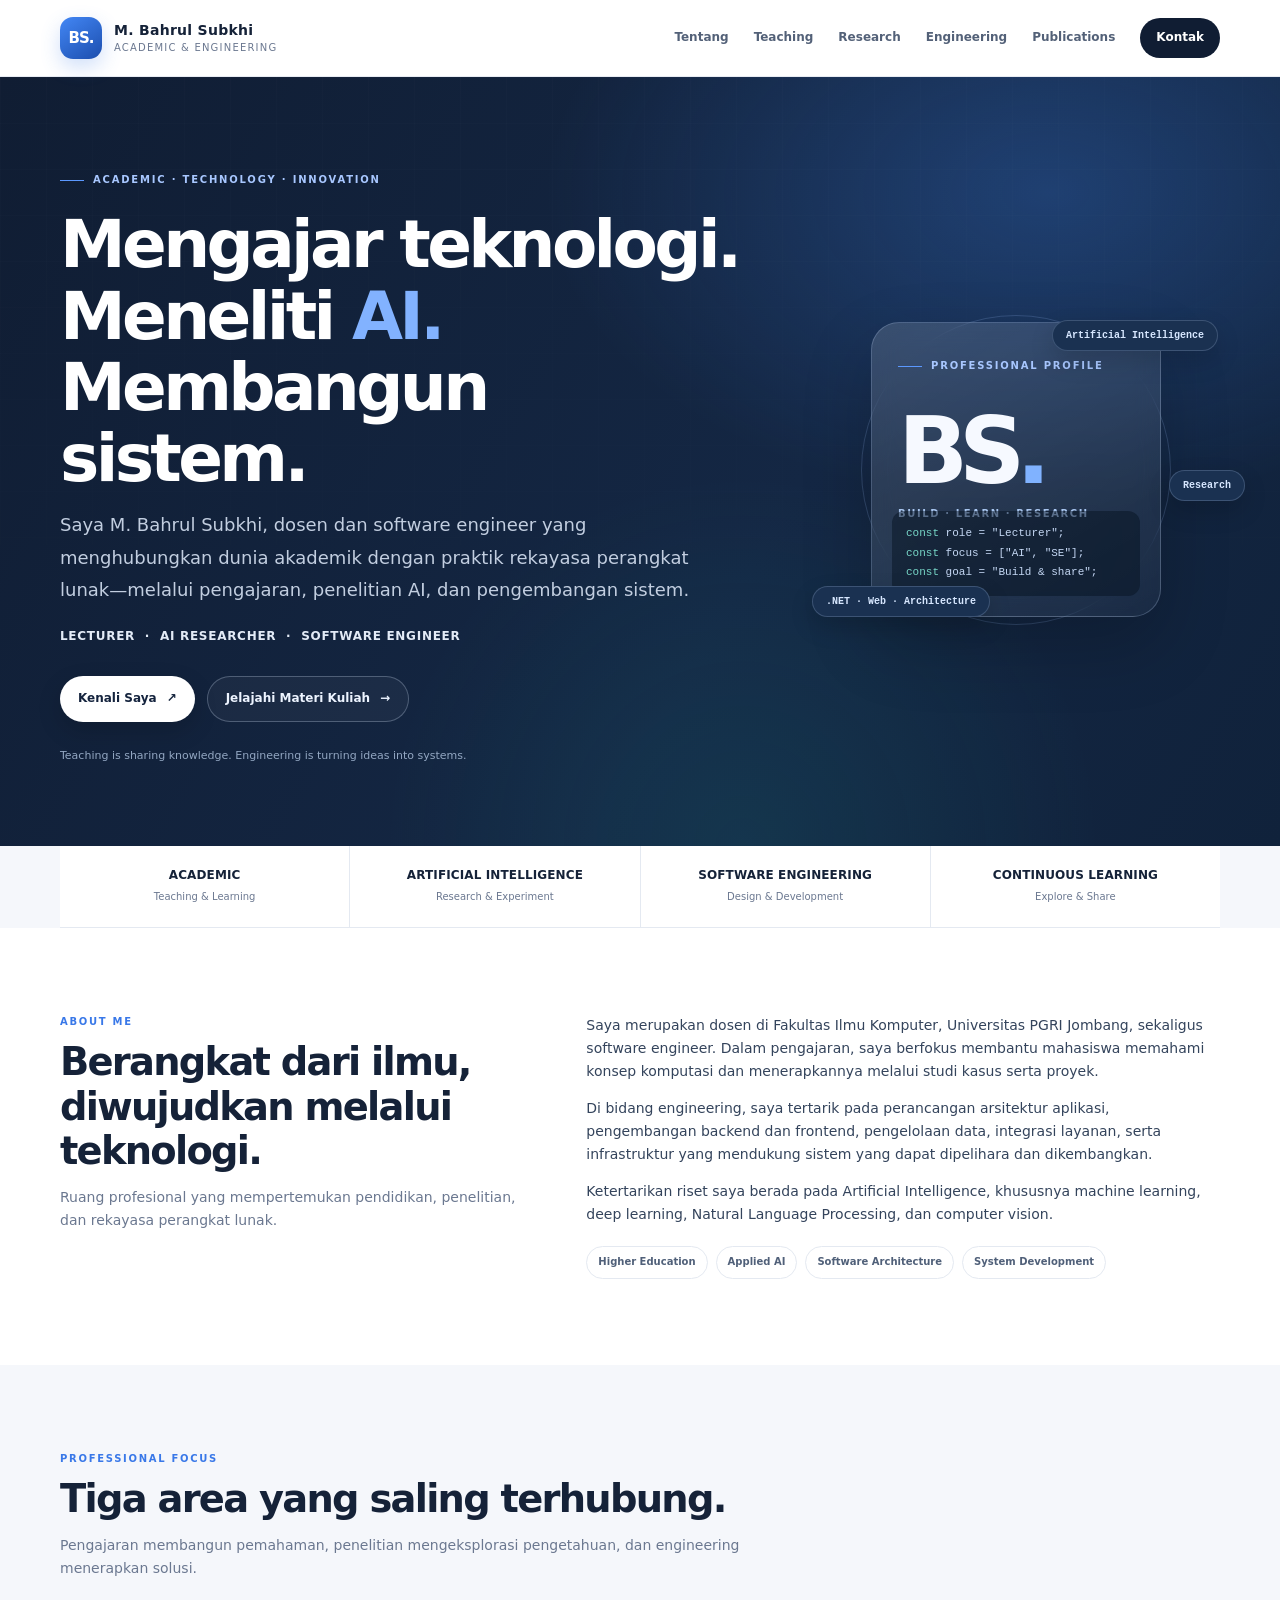
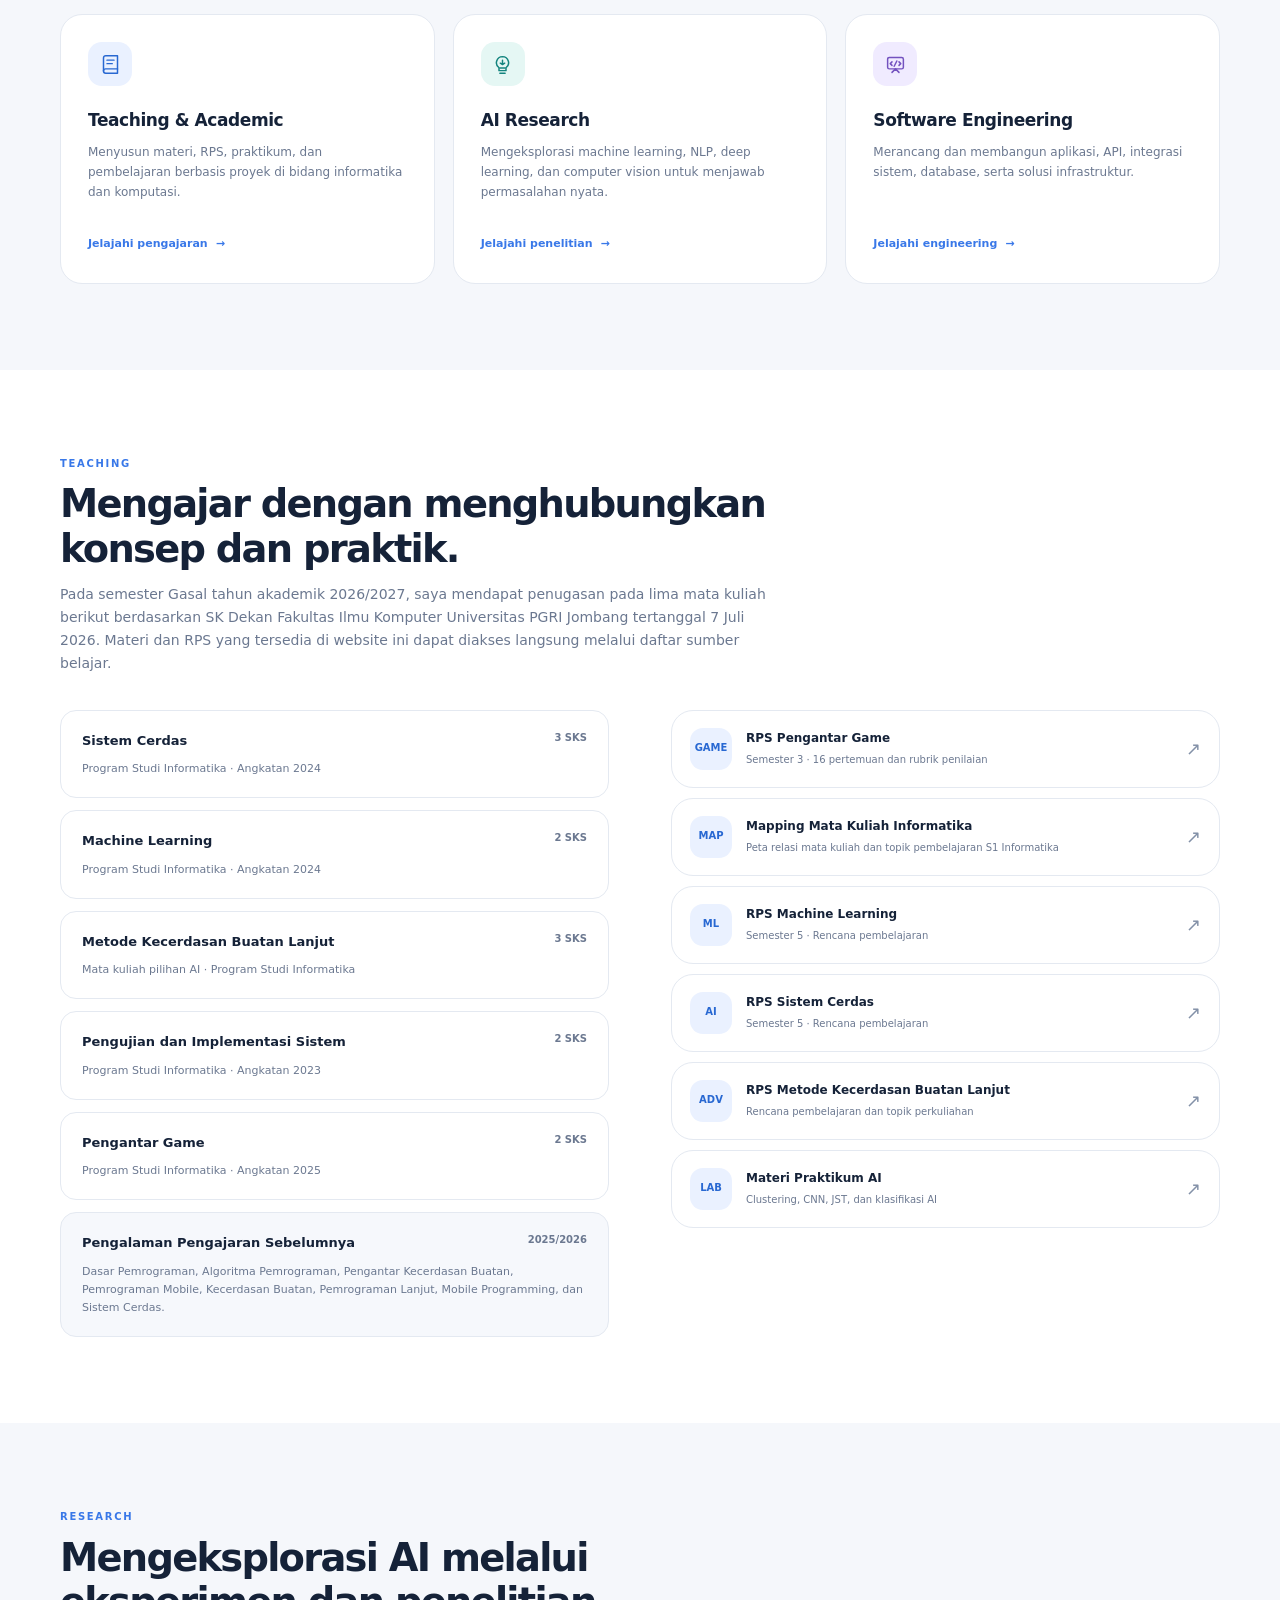
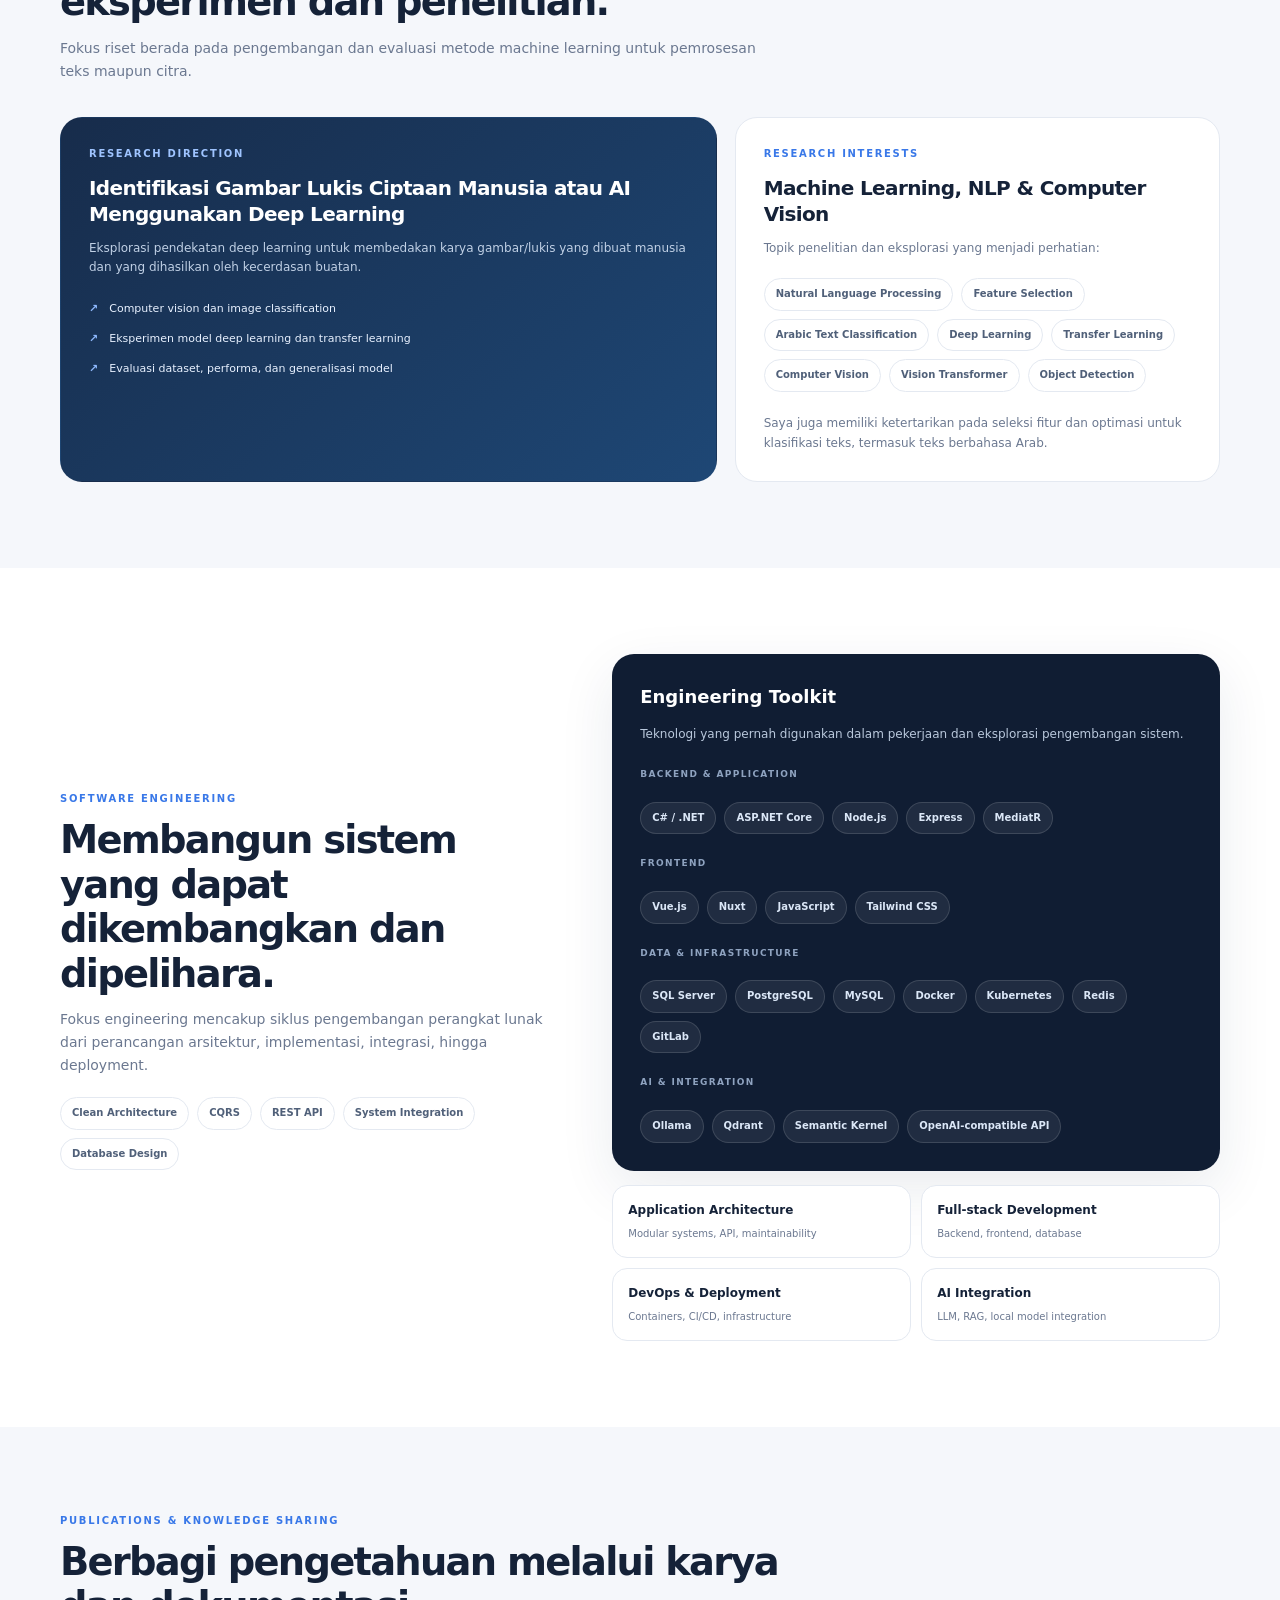
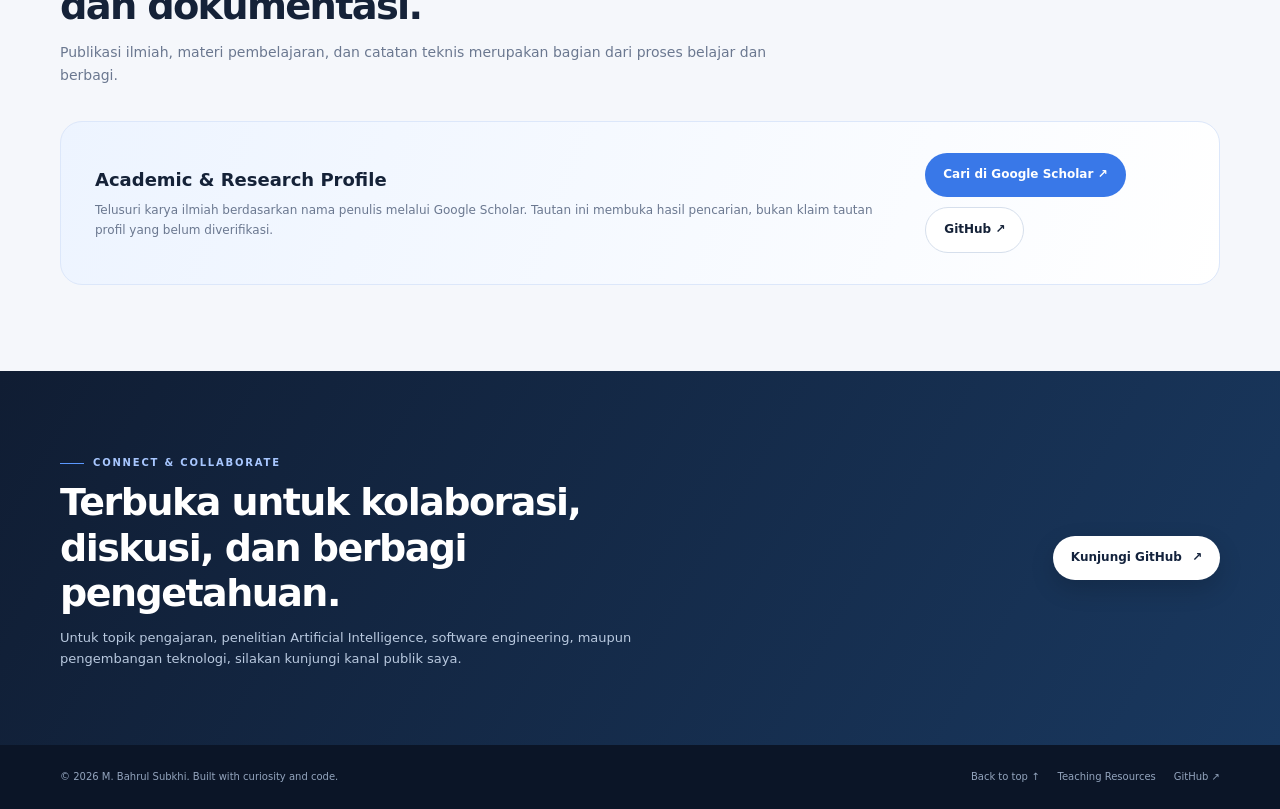
==== commit c3954111: "update landingpage add button mapping matkul" ====
--- a/index.html
+++ b/index.html
@@ -170,6 +170,11 @@
               <span class="resource-info"><strong>RPS Pengantar Game</strong><span>Semester 3 · 16 pertemuan dan rubrik penilaian</span></span>
               <span class="resource-arrow">↗</span>
             </a>
+            <a class="resource-card" href="upjb/mapping_relasi_topik_s1_informatika.html">
+              <span class="resource-mark">MAP</span>
+              <span class="resource-info"><strong>Mapping Mata Kuliah Informatika</strong><span>Peta relasi mata kuliah dan topik pembelajaran S1 Informatika</span></span>
+              <span class="resource-arrow">↗</span>
+            </a>
             <a class="resource-card" href="upjb/rps_machine_learning_semester5.html">
               <span class="resource-mark">ML</span>
               <span class="resource-info"><strong>RPS Machine Learning</strong><span>Semester 5 · Rencana pembelajaran</span></span>
